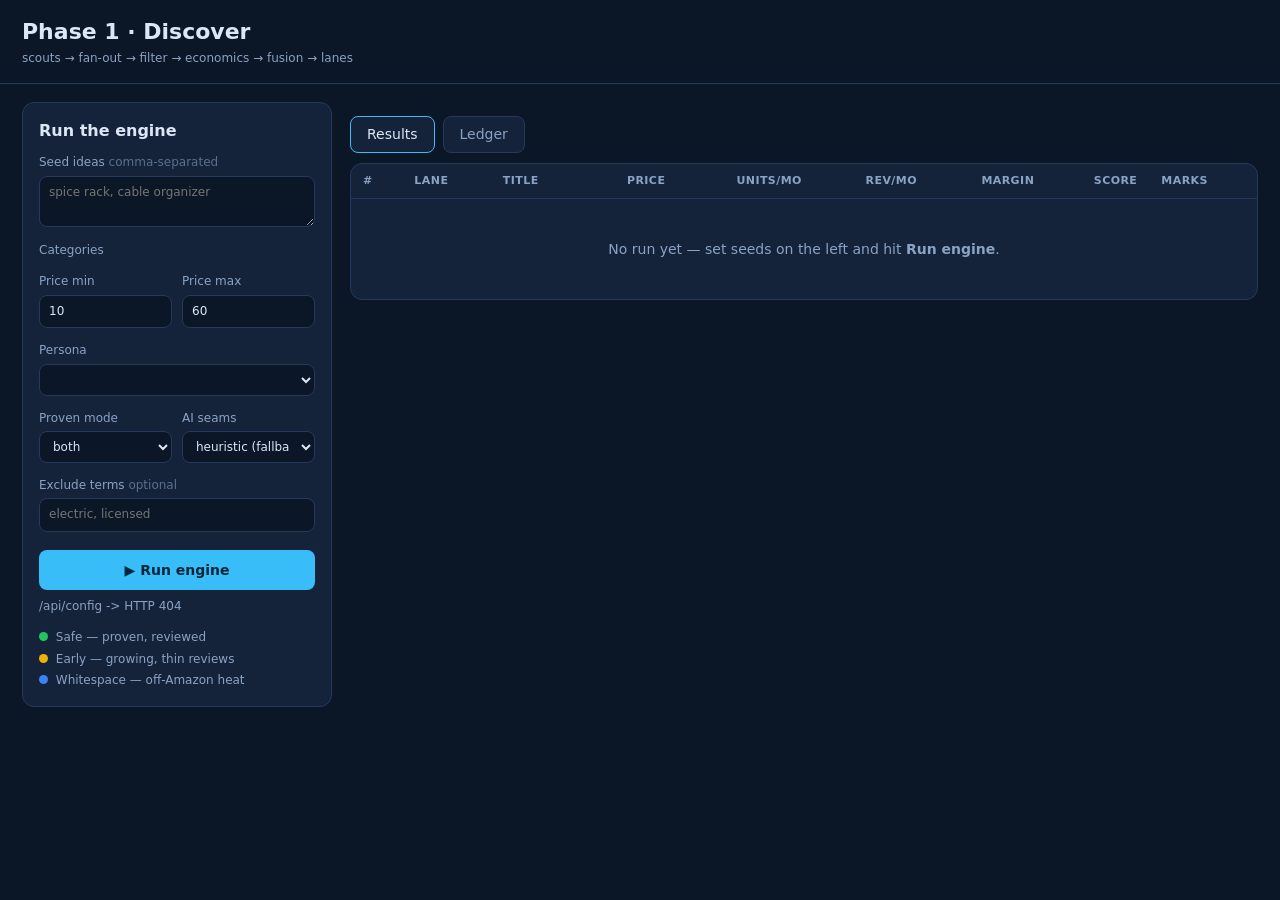
==== web/index.html @ b38ab382 "Add Phase 1 web dashboard (serve.py + web/) A proper frontend for the Discover engine, zero dependen" ====
<!doctype html>
<html lang="en">
<head>
<meta charset="utf-8">
<meta name="viewport" content="width=device-width, initial-scale=1">
<title>Phase 1 · Discover — dashboard</title>
<link rel="stylesheet" href="styles.css">
</head>
<body>

<header>
  <div>
    <h1>Phase 1 · Discover</h1>
    <p class="sub">scouts → fan-out → filter → economics → fusion → lanes</p>
  </div>
  <div id="runMeta" class="meta"></div>
</header>

<div class="layout">

  <aside class="panel" id="runPanel">
    <h2>Run the engine</h2>

    <label>Seed ideas <span class="hint">comma-separated</span>
      <textarea id="seeds" rows="2" placeholder="spice rack, cable organizer"></textarea>
    </label>

    <label>Categories</label>
    <div id="cats" class="checks"></div>

    <div class="row2">
      <label>Price min <input id="priceMin" type="number" value="10"></label>
      <label>Price max <input id="priceMax" type="number" value="60"></label>
    </div>

    <label>Persona
      <select id="persona"></select>
    </label>

    <div class="row2">
      <label>Proven mode
        <select id="provenMode">
          <option value="both">both</option>
          <option value="peak">peak</option>
          <option value="growing">growing</option>
        </select>
      </label>
      <label>AI seams
        <select id="aiBackend">
          <option value="heuristic">heuristic (fallback)</option>
          <option value="claude_session">claude_session (queue)</option>
          <option value="anthropic_api">anthropic_api</option>
        </select>
      </label>
    </div>

    <label>Exclude terms <span class="hint">optional</span>
      <input id="exclude" placeholder="electric, licensed">
    </label>

    <button id="runBtn">▶ Run engine</button>
    <div id="runStatus" class="status"></div>

    <div class="legend">
      <span><i class="dot safe"></i> Safe — proven, reviewed</span>
      <span><i class="dot early"></i> Early — growing, thin reviews</span>
      <span><i class="dot whitespace"></i> Whitespace — off-Amazon heat</span>
    </div>
  </aside>

  <main>
    <section id="guardrails" class="guardrails"></section>

    <nav class="tabs">
      <button class="tab active" data-tab="results">Results</button>
      <button class="tab" data-tab="ledger">Ledger</button>
      <span id="laneChips" class="chips"></span>
    </nav>

    <section id="results">
      <div class="tablewrap">
        <table id="candTable">
          <thead><tr>
            <th>#</th><th>lane</th><th>title</th><th class="num">price</th>
            <th class="num">units/mo</th><th class="num">rev/mo</th>
            <th class="num">margin</th><th class="num">score</th><th>marks</th>
          </tr></thead>
          <tbody></tbody>
        </table>
        <div id="empty" class="empty" hidden>
          No run yet — set seeds on the left and hit <b>Run engine</b>.
        </div>
      </div>
    </section>

    <section id="ledger" hidden>
      <div id="ledgerSummary" class="ledger-summary"></div>
      <h3>Drops (every drop has a reason)</h3>
      <div class="tablewrap">
        <table id="dropTable">
          <thead><tr><th>asin</th><th>title</th><th class="num">price</th><th>reason</th></tr></thead>
          <tbody></tbody>
        </table>
      </div>
      <h3>AI seams</h3>
      <div class="tablewrap">
        <table id="seamTable">
          <thead><tr><th>seam</th><th>backend</th><th>result</th></tr></thead>
          <tbody></tbody>
        </table>
      </div>
    </section>
  </main>
</div>

<aside id="drawer" hidden>
  <button id="drawerClose" class="close">×</button>
  <div id="drawerBody"></div>
</aside>

<script src="app.js"></script>
</body>
</html>
---- web/styles.css ----
:root {
  --bg: #0b1626; --card: #14233a; --card2: #1a2c47; --line: #24395c;
  --text: #dce7f5; --dim: #8aa2c4; --accent: #38bdf8;
  --safe: #22c55e; --early: #eab308; --whitespace: #3b82f6; --bad: #ef4444;
}
* { box-sizing: border-box; }
body {
  margin: 0; background: var(--bg); color: var(--text);
  font: 14px/1.45 system-ui, -apple-system, "Segoe UI", sans-serif;
}
header {
  display: flex; justify-content: space-between; align-items: center;
  padding: 16px 22px; border-bottom: 1px solid var(--line);
}
h1 { margin: 0; font-size: 22px; }
h2 { margin: 0 0 12px; font-size: 16px; }
h3 { margin: 18px 0 8px; font-size: 14px; color: var(--dim); }
.sub { margin: 2px 0 0; color: var(--dim); font-size: 12px; }
.meta { display: flex; gap: 8px; flex-wrap: wrap; justify-content: flex-end; }
.badge {
  background: var(--card2); border: 1px solid var(--line); border-radius: 999px;
  padding: 3px 10px; font-size: 12px; color: var(--dim);
}
.badge.warn { color: #fbbf24; border-color: #7c5e0c; }

.layout { display: grid; grid-template-columns: 310px 1fr; gap: 18px; padding: 18px 22px; }
.panel {
  background: var(--card); border: 1px solid var(--line); border-radius: 12px;
  padding: 16px; align-self: start; position: sticky; top: 14px;
}
label { display: block; margin: 10px 0 4px; font-size: 12px; color: var(--dim); }
.hint { opacity: .6; }
input, select, textarea {
  width: 100%; margin-top: 4px; background: var(--bg); color: var(--text);
  border: 1px solid var(--line); border-radius: 8px; padding: 7px 9px; font: inherit;
}
.row2 { display: grid; grid-template-columns: 1fr 1fr; gap: 10px; }
.checks { display: flex; flex-wrap: wrap; gap: 6px; margin-top: 4px; }
.checks label {
  display: inline-flex; align-items: center; gap: 5px; margin: 0;
  background: var(--bg); border: 1px solid var(--line); border-radius: 999px;
  padding: 4px 10px; cursor: pointer; font-size: 12px; color: var(--text);
}
.checks input { width: auto; margin: 0; }
.checks label:has(input:checked) { border-color: var(--accent); color: var(--accent); }
button {
  cursor: pointer; font: inherit; border: 0; border-radius: 8px;
}
#runBtn {
  width: 100%; margin-top: 14px; padding: 10px; font-weight: 700;
  background: var(--accent); color: #04263b;
}
#runBtn:disabled { opacity: .5; cursor: wait; }
.status { margin-top: 8px; font-size: 12px; color: var(--dim); min-height: 16px; }
.status.err { color: var(--bad); }
.legend { display: grid; gap: 4px; margin-top: 14px; font-size: 12px; color: var(--dim); }
.dot { display: inline-block; width: 9px; height: 9px; border-radius: 99px; margin-right: 4px; }
.dot.safe { background: var(--safe); } .dot.early { background: var(--early); }
.dot.whitespace { background: var(--whitespace); }

.guardrails { display: flex; gap: 10px; flex-wrap: wrap; margin-bottom: 14px; }
.gcard {
  background: var(--card); border: 1px solid var(--line); border-radius: 10px;
  padding: 10px 12px; min-width: 150px; flex: 1;
}
.gcard .k { font-size: 11px; color: var(--dim); }
.gcard .v { font-size: 17px; font-weight: 700; margin-top: 2px; }
.gcard .v.warn { color: #fbbf24; }
.bar { height: 5px; background: var(--bg); border-radius: 99px; margin-top: 6px; overflow: hidden; }
.bar i { display: block; height: 100%; background: var(--accent); }
.bar i.full { background: var(--bad); }
.gcard .sub2 { font-size: 10px; color: var(--dim); margin-top: 3px; }

.tabs { display: flex; gap: 8px; align-items: center; margin-bottom: 10px; }
.tab {
  background: var(--card); color: var(--dim); border: 1px solid var(--line);
  padding: 7px 16px; border-radius: 8px;
}
.tab.active { color: var(--text); border-color: var(--accent); }
.chips { margin-left: auto; display: flex; gap: 6px; }
.chip {
  background: var(--card); border: 1px solid var(--line); color: var(--dim);
  border-radius: 999px; padding: 4px 12px; font-size: 12px;
}
.chip.active { color: var(--text); border-color: var(--accent); }

.tablewrap {
  background: var(--card); border: 1px solid var(--line); border-radius: 12px;
  overflow: auto;
}
table { width: 100%; border-collapse: collapse; }
th, td { padding: 9px 12px; text-align: left; border-bottom: 1px solid var(--line); }
th { font-size: 11px; text-transform: uppercase; letter-spacing: .04em; color: var(--dim); }
td.num, th.num { text-align: right; font-variant-numeric: tabular-nums; }
tbody tr { cursor: pointer; }
tbody tr:hover { background: var(--card2); }
.lane { font-weight: 700; font-size: 12px; }
.lane.safe { color: var(--safe); } .lane.early { color: var(--early); }
.lane.whitespace { color: var(--whitespace); }
.mark {
  display: inline-block; background: #3b2c10; color: #fbbf24; border-radius: 6px;
  font-size: 11px; padding: 1px 7px; margin-right: 4px;
}
.scorebar { display: inline-block; width: 54px; height: 5px; background: var(--bg);
  border-radius: 99px; margin-left: 7px; vertical-align: 2px; overflow: hidden; }
.scorebar i { display: block; height: 100%; background: var(--accent); }
.empty { padding: 40px; text-align: center; color: var(--dim); }

.ledger-summary { display: flex; gap: 8px; flex-wrap: wrap; }
.ledger-summary .badge { font-size: 12px; }

#drawer {
  position: fixed; top: 0; right: 0; width: min(440px, 92vw); height: 100vh;
  background: var(--card); border-left: 1px solid var(--line); padding: 20px;
  overflow: auto; box-shadow: -18px 0 40px rgba(0,0,0,.45); z-index: 10;
}
#drawer .close {
  position: absolute; top: 10px; right: 12px; background: none; color: var(--dim);
  font-size: 22px;
}
#drawer h2 { padding-right: 26px; }
.kv { display: grid; grid-template-columns: 130px 1fr; gap: 4px 10px; font-size: 13px; margin: 10px 0; }
.kv .k { color: var(--dim); }
.sbar { margin: 7px 0; }
.sbar .lab { display: flex; justify-content: space-between; font-size: 12px; color: var(--dim); }
.sbar .track { height: 7px; background: var(--bg); border-radius: 99px; margin-top: 3px; overflow: hidden; }
.sbar .track i { display: block; height: 100%; background: var(--accent); }
.prov { font-size: 11px; color: var(--dim); }
.prov code { background: var(--bg); padding: 1px 6px; border-radius: 6px; margin: 0 4px 4px 0; display: inline-block; }
.rationale {
  background: var(--card2); border-left: 3px solid var(--accent); border-radius: 6px;
  padding: 9px 11px; font-size: 13px; margin: 10px 0;
}
.compliance { background: #2b1d10; border-left: 3px solid #fbbf24; border-radius: 6px;
  padding: 9px 11px; font-size: 12px; margin: 8px 0; }

@media (max-width: 860px) { .layout { grid-template-columns: 1fr; } .panel { position: static; } }
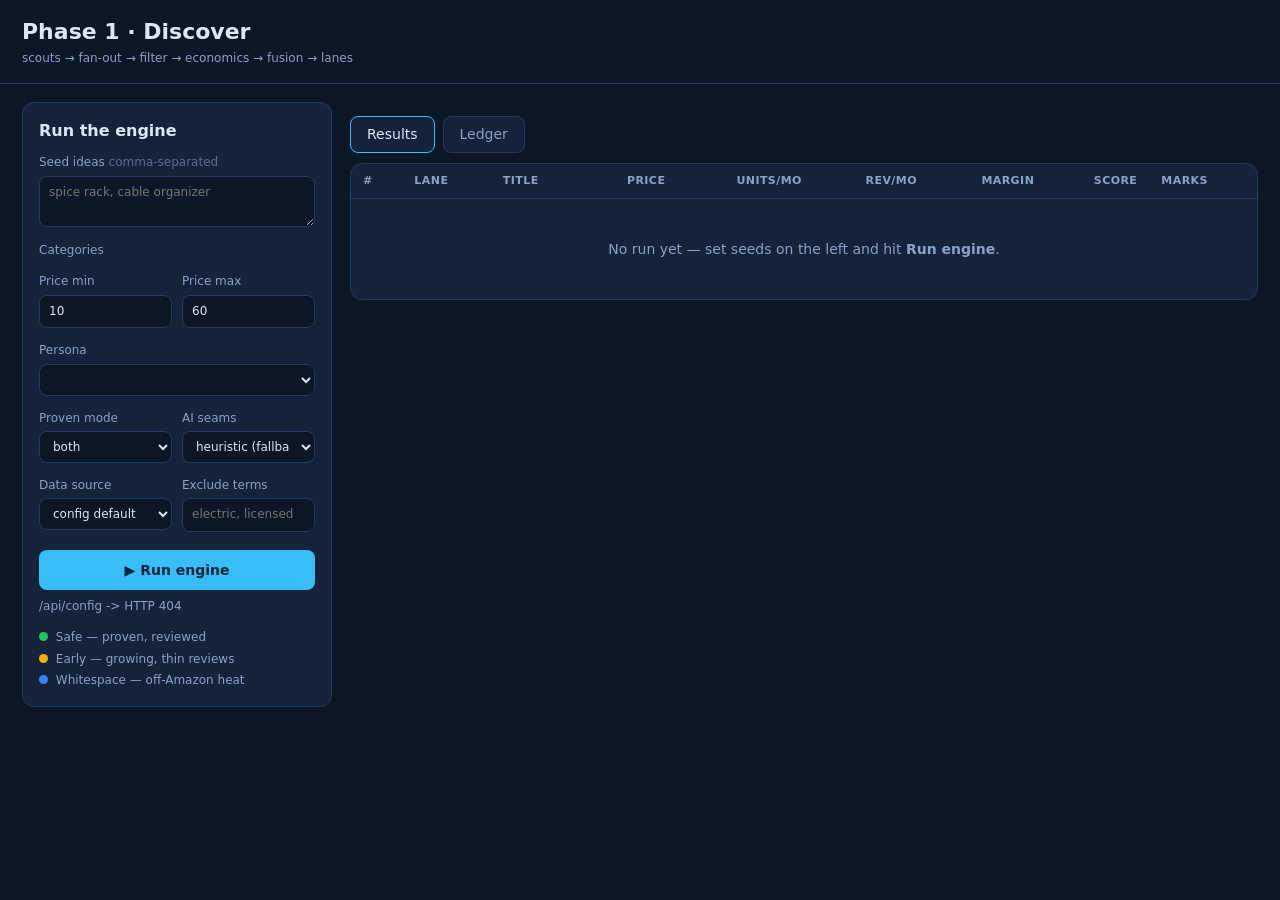
==== commit 864ed1e2: "Add real-data tier: Apify connector, Reddit social, TTL cache - engine/connectors/apify.py: Amazon s" ====
--- a/web/index.html
+++ b/web/index.html
@@ -54,9 +54,18 @@
       </label>
     </div>
 
-    <label>Exclude terms <span class="hint">optional</span>
-      <input id="exclude" placeholder="electric, licensed">
-    </label>
+    <div class="row2">
+      <label>Data source
+        <select id="connector">
+          <option value="">config default</option>
+          <option value="mock">mock (free, fake)</option>
+          <option value="apify">apify (real, credits)</option>
+        </select>
+      </label>
+      <label>Exclude terms
+        <input id="exclude" placeholder="electric, licensed">
+      </label>
+    </div>
 
     <button id="runBtn">▶ Run engine</button>
     <div id="runStatus" class="status"></div>
